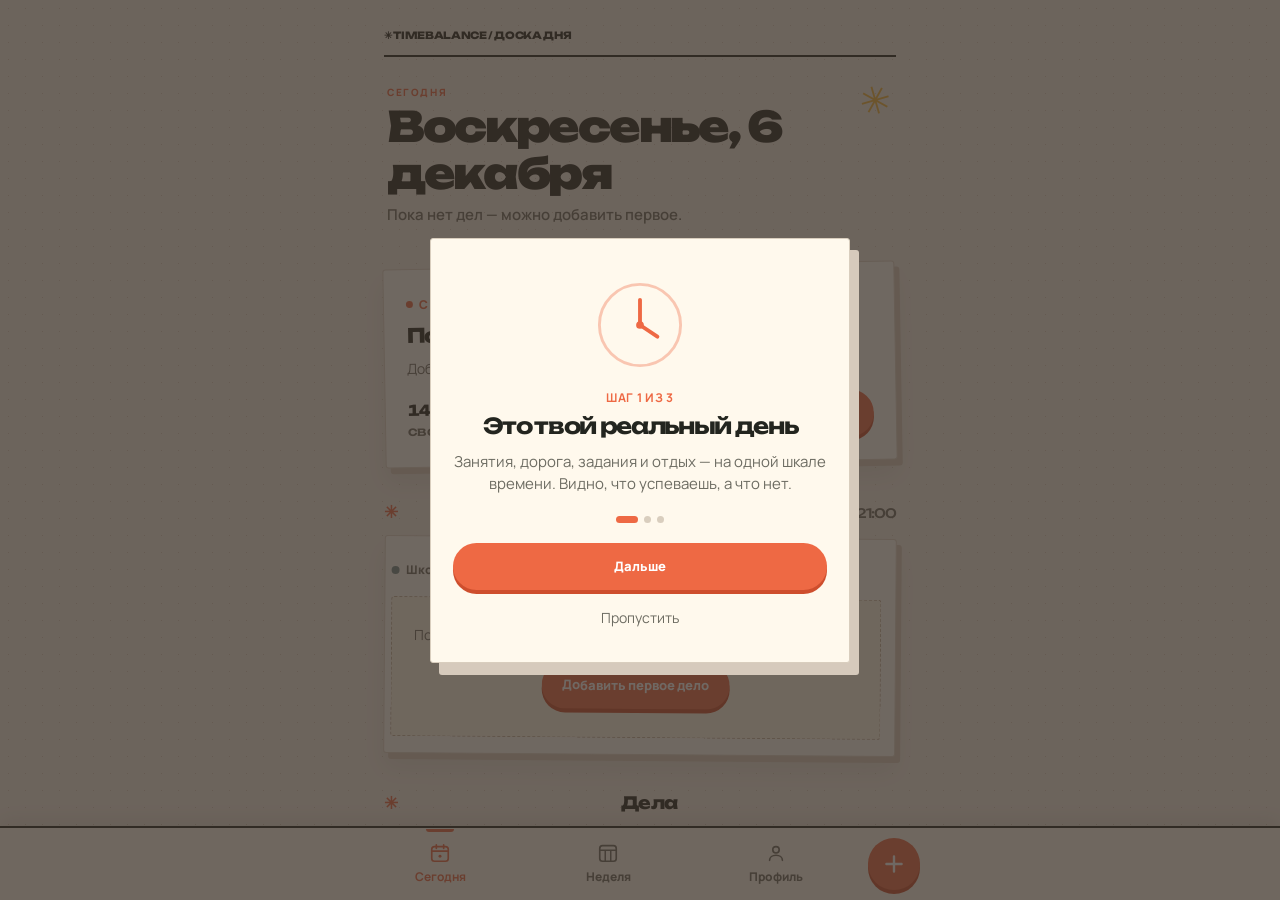
==== miniapp/src/index.html @ 31b0dd46 "Киллер-фичи: чистка протухших заданий, напоминание когда вставать, калькулятор «а если добавить»" ====
﻿<!DOCTYPE html>
<html lang="ru" data-theme="auto">
<head>
<meta charset="UTF-8">
<meta name="viewport" content="width=device-width, initial-scale=1.0, viewport-fit=cover">
<meta name="theme-color" content="#f5f0e7">
<title>TimeBalance</title>
<link rel="preconnect" href="https://fonts.googleapis.com">
<link rel="preconnect" href="https://fonts.gstatic.com" crossorigin>
<link href="https://fonts.googleapis.com/css2?family=Manrope:wght@400;500;600;700;800&family=Unbounded:wght@500;600;700;800;900&display=swap" rel="stylesheet">
<link rel="stylesheet" href="styles.css">
</head>
<body>

<div class="app">

  <!-- ================= СЕГОДНЯ ================= -->
  <section id="screen-today">
    <header class="screen-head">
      <p class="screen-kicker" id="todayKicker">Сегодня</p>
      <h1 id="todayDate">—</h1>
      <p class="screen-sub" id="todayGreeting">Соберём день так, чтобы всё поместилось.</p>
    </header>

    <div class="stack">
      <article class="card now-card" id="nowCard" aria-live="polite"></article>
      <article class="conflict-card" id="conflictCard" hidden></article>
    </div>

    <h2 class="section-title">Шкала дня <span id="timelineRange"></span></h2>
    <div class="card timeline-card">
      <ul class="legend" aria-hidden="true">
        <li><i class="dot" style="background:var(--school)"></i>Школа</li>
        <li><i class="dot" style="background:var(--extra)"></i>Кружки</li>
        <li><i class="dot" style="background:var(--task)"></i>Задания</li>
        <li><i class="dot" style="background:var(--rest)"></i>Отдых</li>
        <li><i class="dot" style="background:var(--travel)"></i>Дорога</li>
      </ul>
      <div class="timeline" id="timeline" role="list" aria-label="Расписание дня"></div>
    </div>

    <h2 class="section-title">Дела <span id="taskCount"></span></h2>
    <div class="list" id="taskList"></div>

    <h2 class="section-title">Занятия <span id="eventCount"></span></h2>
    <div class="list" id="eventList"></div>

    <h2 class="section-title">Итог дня</h2>
    <dl class="summary" id="summary"></dl>
  </section>

  <!-- ================= НЕДЕЛЯ ================= -->
  <section id="screen-week" hidden>
    <header class="screen-head">
      <p class="screen-kicker">7 дней</p>
      <h1>Неделя</h1>
      <p class="screen-sub">Где нагрузка выше и сколько времени остаётся.</p>
    </header>
    <div class="week-list" id="weekList"></div>

    <div class="card calc">
      <h3 class="calc-title">Калькулятор: а если добавить?</h3>
      <p class="hint">Выбери дни и время — покажем, что встанет на это окно и что придётся сдвинуть.</p>
      <div class="weekday-chips" id="calcChips" role="group" aria-label="Дни калькулятора"></div>
      <div class="calc-times">
        <label class="field-label" for="calcFrom">С
          <input class="input" type="time" id="calcFrom" value="16:00">
        </label>
        <label class="field-label" for="calcTo">По
          <input class="input" type="time" id="calcTo" value="17:30">
        </label>
      </div>
      <button class="btn btn-primary btn-block" type="button" id="calcRun">Что придётся сдвинуть?</button>
      <div class="calc-result" id="calcResult" hidden></div>
    </div>
  </section>

  <!-- ================= ПЛАН Б ================= -->
  <section id="screen-planb" hidden>
    <button class="back-btn" id="planbBack" type="button">
      <svg width="18" height="18" viewBox="0 0 24 24" fill="none" aria-hidden="true">
        <path d="M15 5l-7 7 7 7" stroke="currentColor" stroke-width="2" stroke-linecap="round" stroke-linejoin="round"/>
      </svg>
      Назад к дню
    </button>
    <header class="screen-head">
      <p class="screen-kicker">План Б</p>
      <h1>Как всё успеть</h1>
      <p class="screen-sub">Посмотри последствия до того, как выбрать.</p>
    </header>
    <div class="stack" id="planbBody"></div>
  </section>

  <!-- ================= ПРОФИЛЬ ================= -->
  <section id="screen-profile" hidden>
    <header class="screen-head">
      <p class="screen-kicker">Настройки</p>
      <h1>Профиль</h1>
      <p class="screen-sub">Границы дня и отдых, которые TimeBalance защищает.</p>
    </header>

    <div class="stack">
      <div class="card settings">
        <div class="field">
          <label for="setDayEnd">Учебные дела заканчиваются</label>
          <input class="input" type="time" id="setDayEnd" value="21:00">
          <p class="hint">После этого времени задания не ставятся.</p>
        </div>
        <div class="field">
          <label for="setBreak">Перерыв после школы, минут</label>
          <input class="input" type="number" id="setBreak" min="0" max="180" step="5" inputmode="numeric" value="30">
          <p class="hint">Отдых остаётся на шкале отдельным блоком.</p>
        </div>

        <div class="field">
          <span class="field-label" id="themeLabel">Тема оформления</span>
          <div class="chips" id="themeChips" role="group" aria-labelledby="themeLabel">
            <button class="chip" type="button" data-theme="auto" aria-pressed="true">Как в системе</button>
            <button class="chip" type="button" data-theme="light" aria-pressed="false">Светлая</button>
            <button class="chip" type="button" data-theme="dark" aria-pressed="false">Тёмная</button>
          </div>
        </div>

        <div class="field">
          <span class="field-label" id="layoutLabel">Размер интерфейса</span>
          <div class="chips" id="layoutChips" role="group" aria-labelledby="layoutLabel">
            <button class="chip" type="button" data-layout="mobile" aria-pressed="true">Телефон</button>
            <button class="chip" type="button" data-layout="desktop" aria-pressed="false">ПК</button>
          </div>
          <p class="hint">ПК расширяет интерфейс на весь экран монитора.</p>
        </div>

        <div class="switch-row">
          <label class="field-label" for="setNotify">Уведомления в чате</label>
          <span class="switch">
            <input type="checkbox" id="setNotify" checked>
            <span aria-hidden="true"></span>
          </span>
        </div>
        <button class="btn btn-primary btn-block" id="saveSettings" type="button">Сохранить</button>
      </div>

      <div class="card settings">
        <div class="field">
          <span class="field-label">Данные</span>
          <p class="hint">Сброс удалит добавленные дела и настройки на этом устройстве.</p>
        </div>
        <button class="btn btn-outline btn-block" id="resetData" type="button">Сбросить данные</button>
        <div class="reset-confirm" id="resetConfirm" hidden>
          <p class="reset-confirm-text">Удалить все дела и настройки? Отменить это будет нельзя.</p>
          <div class="reset-confirm-actions">
            <button class="btn btn-danger" id="resetConfirmYes" type="button">Да, сбросить</button>
            <button class="btn btn-outline" id="resetCancel" type="button">Отмена</button>
          </div>
        </div>
      </div>

      <div class="card about">
        TimeBalance — учебный проект. Приложение показывает, помещаются ли дела
        в реальный день, и предлагает безопасные варианты перестройки плана.
      </div>
    </div>
  </section>
</div>

<nav class="bottom-nav" aria-label="Основная навигация">
  <div class="nav-inner">
    <button class="nav-btn" type="button" data-screen="today" aria-current="page">
      <svg viewBox="0 0 24 24" fill="none" aria-hidden="true">
        <rect x="3" y="5" width="18" height="16" rx="3" stroke="currentColor" stroke-width="1.8"/>
        <path d="M3 10h18M8 3v4M16 3v4" stroke="currentColor" stroke-width="1.8" stroke-linecap="round"/>
        <circle cx="12" cy="15.5" r="1.6" fill="currentColor"/>
      </svg>
      Сегодня
    </button>
    <button class="nav-btn" type="button" data-screen="week">
      <svg viewBox="0 0 24 24" fill="none" aria-hidden="true">
        <rect x="3" y="4" width="18" height="17" rx="3" stroke="currentColor" stroke-width="1.8"/>
        <path d="M3 9h18M9 9v12M15 9v12" stroke="currentColor" stroke-width="1.6"/>
      </svg>
      Неделя
    </button>
    <button class="nav-btn" type="button" data-screen="profile">
      <svg viewBox="0 0 24 24" fill="none" aria-hidden="true">
        <circle cx="12" cy="8.5" r="3.5" stroke="currentColor" stroke-width="1.8"/>
        <path d="M5 20c0-3.4 3.1-5.5 7-5.5s7 2.1 7 5.5" stroke="currentColor" stroke-width="1.8" stroke-linecap="round"/>
      </svg>
      Профиль
    </button>
    <button class="nav-add" id="fab" type="button" aria-label="Добавить дело">
      <svg width="26" height="26" viewBox="0 0 24 24" fill="none" aria-hidden="true">
        <path d="M12 5v14M5 12h14" stroke="currentColor" stroke-width="2.2" stroke-linecap="round"/>
      </svg>
    </button>
  </div>
</nav>

<!-- ================= ЛИСТ ДОБАВЛЕНИЯ ================= -->
<div class="sheet-backdrop" id="sheetBackdrop" hidden>
  <div class="sheet" role="dialog" aria-modal="true" aria-labelledby="sheetTitle" id="sheet">
    <div class="sheet-handle" aria-hidden="true"></div>
    <div class="sheet-head">
      <h2 id="sheetTitle">Новое дело</h2>
      <button class="icon-btn" id="sheetClose" type="button" aria-label="Закрыть">×</button>
    </div>

    <div class="seg" role="group" aria-label="Тип дела">
      <button class="seg-btn" id="tabTask" type="button" aria-pressed="true">Задание</button>
      <button class="seg-btn" id="tabEvent" type="button" aria-pressed="false">Занятие</button>
    </div>

    <form id="addForm" novalidate>
      <!-- Задание -->
      <div class="fields" id="fieldsTask">
        <div class="templates" id="taskTemplates" role="group" aria-label="Шаблоны заданий"></div>
        <div class="field">
          <label for="taskTitle">Название</label>
          <input class="input" id="taskTitle" type="text" maxlength="120" autocomplete="off"
                 placeholder="Напр.: алгебра, 12 номеров" aria-describedby="taskTitleErr">
          <p class="field-error" id="taskTitleErr"></p>
        </div>
        <div class="row-2">
          <div class="field">
            <label for="taskDue">Срок</label>
            <input class="input" id="taskDue" type="date" aria-describedby="taskDueErr">
            <p class="field-error" id="taskDueErr"></p>
          </div>
          <div class="field">
            <label for="taskEst">Длительность, мин</label>
            <input class="input" id="taskEst" type="number" min="5" max="480" step="5"
                   inputmode="numeric" value="45" aria-describedby="taskEstErr">
            <p class="field-error" id="taskEstErr"></p>
          </div>
        </div>
        <div class="field">
          <span class="field-label">Приоритет</span>
          <div class="chips" id="priorityChips" role="group" aria-label="Приоритет">
            <button class="chip" type="button" data-priority="normal" aria-pressed="true">Обычный</button>
            <button class="chip" type="button" data-priority="high" aria-pressed="false">Срочно</button>
          </div>
        </div>
        <label class="switch-row" for="taskSplit">
          <span class="field-label">Можно разделить на части</span>
          <span class="switch">
            <input type="checkbox" id="taskSplit" checked>
            <span aria-hidden="true"></span>
          </span>
        </label>
      </div>

      <!-- Занятие -->
      <div class="fields" id="fieldsEvent" hidden>
        <div class="templates" id="eventTemplates" role="group" aria-label="Шаблоны занятий"></div>
        <div class="field">
          <label for="eventTitle">Название</label>
          <input class="input" id="eventTitle" type="text" maxlength="120" autocomplete="off"
                 placeholder="Напр.: кружок по физике" aria-describedby="eventTitleErr">
          <p class="field-error" id="eventTitleErr"></p>
        </div>
        <div class="row-2">
          <div class="field">
            <label for="eventStart">Начало</label>
            <input class="input" id="eventStart" type="time" value="16:00" aria-describedby="eventTimeErr">
          </div>
          <div class="field">
            <label for="eventEnd">Конец</label>
            <input class="input" id="eventEnd" type="time" value="17:30">
          </div>
        </div>
        <p class="field-error" id="eventTimeErr"></p>
        <div class="field">
          <label for="eventCategory">Категория</label>
          <select class="input" id="eventCategory">
            <option value="extra">Кружок или секция</option>
            <option value="school">Школа</option>
            <option value="personal">Личное</option>
          </select>
        </div>
        <div class="field">
          <span class="field-label" id="weekdayLabel">Дни недели</span>
          <div class="weekday-chips" id="weekdayChips" role="group" aria-labelledby="weekdayLabel"></div>
          <p class="field-error" id="weekdayErr"></p>
          <p class="hint">Отметь все дни, когда это занятие повторяется.</p>
        </div>
        <div class="row-2">
          <div class="field">
            <label for="eventTravel">Дорога туда, мин</label>
            <input class="input" id="eventTravel" type="number" min="0" max="240" step="5"
                   inputmode="numeric" value="0">
          </div>
          <div class="field">
            <label for="eventTravelAfter">Дорога обратно, мин</label>
            <input class="input" id="eventTravelAfter" type="number" min="0" max="240" step="5"
                   inputmode="numeric" value="0">
          </div>
        </div>
        <label class="switch-row" for="eventMovable">
          <span class="field-label">Можно перенести</span>
          <span class="switch">
            <input type="checkbox" id="eventMovable">
            <span aria-hidden="true"></span>
          </span>
        </label>
      </div>

      <div class="form-foot">
        <button class="btn btn-primary btn-block" type="submit" id="saveDeal">Сохранить</button>
        <button class="btn btn-outline btn-block" type="button" id="deleteDeal" hidden>Удалить</button>
        <p class="form-note" id="formNote">Три поля — и дело появится на шкале.</p>
      </div>
    </form>
  </div>
</div>

<!-- ================= ОНБОРДИНГ ================= -->
<div class="onboarding" id="onboarding" hidden>
  <div class="onboarding-card" role="dialog" aria-modal="true" aria-labelledby="onboardingTitle">
    <div class="onboarding-art" id="onboardingArt" aria-hidden="true"></div>
    <p class="onboarding-step" id="onboardingStep">Шаг 1 из 3</p>
    <h2 id="onboardingTitle">Это твой реальный день</h2>
    <p class="onboarding-text" id="onboardingText">
      Занятия, дорога, задания и отдых — на одной шкале времени.
    </p>
    <div class="onboarding-dots" id="onboardingDots" aria-hidden="true"></div>
    <button class="btn btn-primary btn-block" id="onboardingNext" type="button">Дальше</button>
    <button class="onboarding-skip" id="onboardingSkip" type="button">Пропустить</button>
  </div>
</div>

<div class="toast" id="toast" role="status" aria-live="polite"></div>

<script src="https://st.max.ru/js/max-web-app.js"></script>
<script src="app.js" defer></script>
</body>
</html>
---- miniapp/src/styles.css ----
:root {
    --canvas: #F7F8F6;
    --surface: #FFFFFF;
    --ink: #1E2725;
    --muted: #64716D;
    --line: #E3E9E5;
    --primary: #326B5C;
    --primary-soft: #E5F3ED;
    --school: #3C6F9A;
    --extra: #7A60A8;
    --task: #B67535;
    --rest: #5C8A72;
    --travel: #77848C;
    --danger: #AD493C;
    --danger-soft: #FCEDE9;
    --danger-line: #F0D3CC;

    /* производные оттенки — отдельными токенами, чтобы тёмная тема
       переопределяла их в одном месте, а не по всем правилам */
    --primary-hover: #2A5A4D;
    --primary-soft-hover: #D8ECE3;
    --danger-hover: #973E33;
    --surface-hover: #F2F5F3;
    --bar-bg: #EDF1EF;
    --seg-bg: #F1F4F2;
    --input-line: #CDD8D3;
    --switch-off: #CBD6D1;
    --free-line: #C9D5CF;
    --travel-a: #E9EEEC;
    --travel-b: #DCE5E1;
    --travel-ink: #33403C;
    --check-line: #C9D5CF;
    --overlay: rgba(30, 39, 37, 0.45);
    --ring: rgba(50, 107, 92, 0.35);
    --ring-soft: rgba(50, 107, 92, 0.15);
    --shadow-primary: rgba(50, 107, 92, 0.26);

    /* текст на цветных поверхностях и тост */
    --on-primary: #FFFFFF;
    --on-danger: #FFFFFF;
    --toast-bg: #1E2725;
    --toast-ink: #FFFFFF;
    --toast-action: #9FD8C4;

    --radius-card: 16px;
    --radius-btn: 12px;
    --radius-chip: 8px;

    --nav-h: 72px;
    --shadow: 0 1px 2px rgba(30, 39, 37, 0.05);

    /* движение: мягкий выход, без рывка на старте и в конце */
    --ease-out: cubic-bezier(0.22, 1, 0.36, 1);
    --ease-soft: cubic-bezier(0.4, 0, 0.2, 1);
    --ease-spring: cubic-bezier(0.34, 1.32, 0.64, 1);
    --dur-fast: 180ms;
    --dur-base: 260ms;
    --dur-slow: 420ms;
    --theme-fade: 400ms;

    color-scheme: light;
    font-family: Inter, ui-sans-serif, system-ui, "Segoe UI", Roboto, "Helvetica Neue", Arial, sans-serif;
    font-size: 16px;
  }

  * { box-sizing: border-box; }

  html, body {
    margin: 0;
    padding: 0;
    height: 100%;
    background: var(--canvas);
    color: var(--ink);
    -webkit-text-size-adjust: 100%;
    overscroll-behavior-y: none;
  }

  body {
    height: 100vh;
    height: 100dvh;
    overflow: hidden;
    line-height: 1.45;
  }

  [hidden] { display: none !important; }

  button, input, select, textarea { font: inherit; color: inherit; }

  :focus-visible {
    outline: 3px solid var(--ring);
    outline-offset: 2px;
  }

  .app {
    max-width: 560px;
    height: 100vh;
    height: 100dvh;
    margin: 0 auto;
    overflow-x: hidden;
    overflow-y: auto;
    -webkit-overflow-scrolling: touch;
    overscroll-behavior-y: contain;
    padding: 14px 18px calc(var(--nav-h) + 104px);
  }

  html[data-layout="desktop"] .app { max-width: 960px; }

  html[data-layout="desktop"] .bottom-nav {
    left: 50%;
    right: auto;
    width: 100%;
    max-width: 960px;
    transform: translateX(-50%);
  }

  html[data-layout="desktop"] .nav-inner { max-width: 100%; }

  @media (min-width: 768px) {
    .app { padding-left: 24px; padding-right: 24px; }
  }

  /* ---------- Заголовок экрана ---------- */

  .screen-head {
    padding: 20px 0 6px;
  }

  .screen-kicker {
    margin: 0 0 4px;
    font-size: 13px;
    font-weight: 600;
    color: var(--primary);
    letter-spacing: 0.02em;
  }

  h1 {
    margin: 0;
    font-size: 27px;
    line-height: 1.22;
    font-weight: 700;
    letter-spacing: -0.01em;
  }

  .screen-sub {
    margin: 6px 0 0;
    font-size: 15px;
    line-height: 1.5;
    color: var(--muted);
  }

  /* ---------- Карточки ---------- */

  .card {
    background: var(--surface);
    border: 1px solid var(--line);
    border-radius: var(--radius-card);
    box-shadow: var(--shadow);
  }

  .stack { display: grid; gap: 14px; margin-top: 18px; }

  .section-title {
    display: flex;
    align-items: baseline;
    justify-content: space-between;
    gap: 12px;
    margin: 32px 0 12px;
    font-size: 18px;
    font-weight: 600;
  }

  .section-title span {
    font-size: 13px;
    font-weight: 500;
    color: var(--muted);
  }

  /* ---------- Сейчас ---------- */

  .now-card { padding: 20px; }

  .now-label {
    display: flex;
    align-items: center;
    gap: 6px;
    margin: 0 0 10px;
    font-size: 12px;
    font-weight: 700;
    letter-spacing: 0.06em;
    text-transform: uppercase;
    color: var(--primary);
  }

  .now-label::before {
    content: "";
    width: 7px;
    height: 7px;
    border-radius: 50%;
    background: var(--primary);
  }

  .now-title {
    margin: 0;
    font-size: 21px;
    font-weight: 600;
    line-height: 1.32;
    overflow-wrap: anywhere;
  }

  .now-note {
    margin: 8px 0 0;
    font-size: 14px;
    line-height: 1.5;
    color: var(--muted);
  }

  .now-foot {
    display: flex;
    align-items: center;
    justify-content: space-between;
    gap: 16px;
    margin-top: 18px;
  }

  .now-time {
    font-size: 15px;
    font-weight: 600;
    font-variant-numeric: tabular-nums;
  }

  .now-time small {
    display: block;
    font-size: 13px;
    font-weight: 500;
    color: var(--muted);
    font-variant-numeric: normal;
  }

  /* ---------- Кнопки ---------- */

  .btn {
    display: inline-flex;
    align-items: center;
    justify-content: center;
    gap: 8px;
    min-height: 46px;
    padding: 0 20px;
    border: 1px solid transparent;
    border-radius: var(--radius-btn);
    font-size: 15px;
    font-weight: 600;
    text-decoration: none;
    cursor: pointer;
    background: var(--surface);
    transition: background-color var(--dur-fast) var(--ease-soft), border-color var(--dur-fast) var(--ease-soft), box-shadow var(--dur-fast) var(--ease-soft);
  }

  .btn-primary { background: var(--primary); color: var(--on-primary); }
  .btn-primary:hover { background: var(--primary-hover); }
  .btn-soft { background: var(--primary-soft); color: var(--primary); }
  .btn-soft:hover { background: var(--primary-soft-hover); }
  .btn-danger { background: var(--danger); color: var(--on-danger); }
  .btn-danger:hover { background: var(--danger-hover); }
  .btn-outline { background: var(--surface); border-color: var(--line); color: var(--ink); }
  .btn-outline:hover { background: var(--surface-hover); }
  .btn-block { width: 100%; }

  /* ---------- Конфликт ---------- */

  .conflict-card {
    padding: 18px;
    background: var(--danger-soft);
    border: 1px solid var(--danger-line);
    border-radius: var(--radius-card);
  }

  .conflict-title {
    display: flex;
    align-items: center;
    gap: 8px;
    margin: 0;
    font-size: 18px;
    font-weight: 700;
    color: var(--danger);
    line-height: 1.3;
  }

  .conflict-title svg { flex: none; }

  .conflict-text {
    margin: 8px 0 0;
    font-size: 14px;
    line-height: 1.5;
    color: var(--ink);
  }

  .conflict-card .btn { margin-top: 16px; }

  /* ---------- Шкала дня ---------- */

  .timeline-card { padding: 18px 14px 16px 6px; }

  .legend {
    display: flex;
    flex-wrap: wrap;
    gap: 8px 16px;
    margin: 0 0 18px;
    padding: 0;
    list-style: none;
    font-size: 12px;
    color: var(--muted);
  }

  .legend li { display: inline-flex; align-items: center; gap: 6px; }

  .dot {
    width: 8px;
    height: 8px;
    border-radius: 50%;
    flex: none;
  }

  .timeline {
    position: relative;
    margin-left: 40px;
  }

  .hour {
    position: absolute;
    left: 0;
    right: 0;
    border-top: 1px solid var(--line);
    pointer-events: none;
  }

  .hour-label {
    position: absolute;
    left: -40px;
    top: -8px;
    width: 32px;
    text-align: right;
    font-size: 12px;
    color: var(--muted);
    font-variant-numeric: tabular-nums;
    background: var(--surface);
    padding: 1px 0;
  }

  .now-line {
    position: absolute;
    left: -6px;
    right: 0;
    border-top: 2px solid var(--danger);
    z-index: 3;
    pointer-events: none;
  }

  .now-line::before {
    content: "";
    position: absolute;
    left: -4px;
    top: -5px;
    width: 8px;
    height: 8px;
    border-radius: 50%;
    background: var(--danger);
  }

  .blk {
    position: absolute;
    left: 0;
    right: 0;
    display: flex;
    flex-direction: column;
    justify-content: center;
    gap: 2px;
    padding: 8px 12px;
    border-radius: 12px;
    overflow: hidden;
    color: #fff;
    font-size: 13px;
    line-height: 1.3;
    z-index: 2;
  }

  .blk-title {
    font-weight: 600;
    overflow: hidden;
    text-overflow: ellipsis;
    white-space: nowrap;
  }

  .blk-meta {
    font-size: 11px;
    opacity: 0.9;
    font-variant-numeric: tabular-nums;
    overflow: hidden;
    text-overflow: ellipsis;
    white-space: nowrap;
  }

  .blk--compact {
    padding: 0 10px;
    font-size: 12px;
    line-height: 1.3;
  }

  .blk--tiny {
    padding: 0;
    border-radius: 6px;
  }

  .blk--tiny .blk-title { display: none; }

  .blk--school { background: var(--school); }
  .blk--extra { background: var(--extra); }
  .blk--personal { background: var(--travel); }
  .blk--task { background: var(--task); }
  .blk--rest { background: var(--rest); }
  .blk--travel {
    color: var(--travel-ink);
    background: repeating-linear-gradient(135deg, var(--travel-a) 0 8px, var(--travel-b) 8px 16px);
  }
  .blk--free {
    background: transparent;
    border: 1px dashed var(--free-line);
    color: var(--muted);
    z-index: 1;
    align-items: flex-start;
    justify-content: center;
    padding: 4px 10px;
  }

  .blk--free .blk-title { font-weight: 500; font-size: 12px; }

  .blk.is-active { box-shadow: 0 0 0 3px var(--ring); }

  /* ---------- Итог дня ---------- */

  .summary {
    display: grid;
    gap: 0;
    padding: 4px 18px;
    background: var(--surface);
    border: 1px solid var(--line);
    border-radius: var(--radius-card);
    box-shadow: var(--shadow);
  }

  .sum-card {
    display: flex;
    align-items: baseline;
    justify-content: space-between;
    gap: 16px;
    padding: 14px 0;
    border-top: 1px solid var(--line);
  }

  .sum-card:first-child { border-top: 0; }

  .sum-card dt {
    margin: 0;
    font-size: 14px;
    color: var(--muted);
  }

  .sum-card dd {
    margin: 0;
    font-size: 17px;
    font-weight: 600;
    font-variant-numeric: tabular-nums;
    line-height: 1.3;
    text-align: right;
  }

  .sum-card dd small {
    display: block;
    margin-top: 2px;
    font-size: 12px;
    font-weight: 500;
    color: var(--muted);
  }

  @media (max-width: 359px) {
    .sum-card { gap: 10px; }
    .sum-card dd { font-size: 16px; }
  }

  /* ---------- Неделя ---------- */

  .week-list { display: grid; gap: 10px; margin-top: 18px; }

  .week-row {
    display: block;
    width: 100%;
    text-align: left;
    padding: 16px;
    background: var(--surface);
    border: 1px solid var(--line);
    border-radius: 16px;
    box-shadow: var(--shadow);
    cursor: pointer;
    transition: background-color var(--dur-fast) var(--ease-soft);
  }

  .week-row:hover { background: var(--surface-hover); }

  .week-top {
    display: flex;
    align-items: center;
    flex-wrap: wrap;
    gap: 6px 10px;
  }

  .week-day {
    font-size: 15px;
    font-weight: 600;
  }

  .week-date {
    font-size: 13px;
    color: var(--muted);
    font-variant-numeric: tabular-nums;
  }

  .badge {
    margin-left: auto;
    display: inline-flex;
    align-items: center;
    gap: 5px;
    padding: 3px 8px;
    border-radius: 999px;
    font-size: 12px;
    font-weight: 600;
    background: var(--danger-soft);
    color: var(--danger);
  }

  .badge--ok {
    background: var(--primary-soft);
    color: var(--primary);
  }

  .week-bar {
    position: relative;
    height: 6px;
    margin: 12px 0 10px;
    border-radius: 999px;
    background: var(--bar-bg);
    overflow: hidden;
  }

  .week-bar i {
    position: absolute;
    inset: 0 auto 0 0;
    display: block;
    border-radius: 999px;
    background: var(--primary);
    transition: width var(--dur-slow) var(--ease-out), background-color 280ms var(--ease-soft);
  }

  .week-bar i.is-over { background: var(--danger); }

  .week-meta {
    display: flex;
    gap: 14px;
    font-size: 13px;
    color: var(--muted);
    font-variant-numeric: tabular-nums;
  }

  .today-mark {
    font-size: 12px;
    font-weight: 600;
    color: var(--primary);
    background: var(--primary-soft);
    border-radius: 999px;
    padding: 2px 8px;
  }

  /* ---------- Калькулятор «а если добавить?» ---------- */

  .card.calc {
    display: grid;
    gap: 12px;
    margin-top: 18px;
    padding: 16px;
    background: var(--surface);
    border: 1px solid var(--line);
    border-radius: 16px;
    box-shadow: var(--shadow);
  }

  .calc-title { font-size: 16px; font-weight: 700; }

  .card.calc .hint {
    margin: 0;
    font-size: 13px;
    line-height: 1.45;
    color: var(--muted);
  }

  .calc-times {
    display: flex;
    gap: 10px;
  }

  .calc-times label {
    flex: 1;
    display: grid;
    gap: 6px;
    font-size: 13px;
    font-weight: 600;
    color: var(--muted);
  }

  .calc-result {
    display: grid;
    gap: 10px;
    padding-top: 4px;
    border-top: 1px solid var(--line);
  }

  .calc-verdict {
    margin: 0;
    font-size: 14px;
    font-weight: 600;
  }

  .calc-ok {
    margin: 0;
    font-size: 14px;
    color: var(--primary);
    font-weight: 600;
  }

  .calc-day {
    display: grid;
    gap: 6px;
    padding: 12px;
    background: var(--bg, #F7F9F8);
    border: 1px solid var(--line);
    border-radius: 12px;
  }

  .calc-day-name { margin: 0; font-size: 14px; font-weight: 700; }

  .calc-list {
    margin: 0;
    padding-left: 18px;
    display: grid;
    gap: 4px;
    font-size: 13px;
    color: var(--muted);
  }

  .calc-note { margin: 0; font-size: 13px; color: var(--muted); }

  /* ---------- План Б ---------- */

  .back-btn {
    display: inline-flex;
    align-items: center;
    gap: 6px;
    min-height: 44px;
    margin-left: -8px;
    padding: 0 8px;
    background: none;
    border: 0;
    color: var(--primary);
    font-size: 15px;
    font-weight: 600;
    cursor: pointer;
  }

  .fact {
    padding: 18px;
    background: var(--danger-soft);
    border: 1px solid var(--danger-line);
    border-radius: var(--radius-card);
  }

  .fact p { margin: 0; }
  .fact .fact-title { font-size: 18px; font-weight: 700; color: var(--danger); }
  .fact .fact-text { margin-top: 8px; font-size: 14px; line-height: 1.5; }

  .alt {
    padding: 18px;
  }

  .alt h3 {
    margin: 0;
    font-size: 17px;
    font-weight: 600;
    line-height: 1.4;
  }

  .alt-changes {
    margin: 10px 0 0;
    padding: 0;
    list-style: none;
    display: grid;
    gap: 6px;
    font-size: 14px;
    line-height: 1.45;
    color: var(--muted);
  }

  .alt-changes li { display: flex; gap: 8px; }
  .alt-changes li::before { content: "—"; color: var(--line); }

  .cmp {
    display: grid;
    gap: 8px;
    margin: 18px 0 4px;
    font-size: 12px;
    color: var(--muted);
  }

  .cmp-row { display: grid; grid-template-columns: 82px 1fr 52px; align-items: center; gap: 8px; }

  .cmp-bar {
    height: 8px;
    border-radius: 999px;
    background: var(--bar-bg);
    overflow: hidden;
  }

  .cmp-bar i {
    display: block;
    height: 100%;
    border-radius: 999px;
    background: var(--danger);
    transition: width var(--dur-slow) var(--ease-out), background-color 280ms var(--ease-soft);
  }

  .cmp-bar i.after { background: var(--primary); }

  .cmp-val { text-align: right; font-variant-numeric: tabular-nums; }

  .risk-line {
    margin: 12px 0 0;
    font-size: 13px;
    line-height: 1.45;
  }

  .risk-line strong { font-weight: 600; }

  .alt .btn { margin-top: 18px; }

  .alt-note {
    margin: 8px 0 0;
    font-size: 13px;
    color: var(--muted);
  }

  /* ---------- Профиль ---------- */

  .settings { padding: 18px; display: grid; gap: 18px; }

  .field { display: grid; gap: 7px; }

  .field > label,
  .field-label {
    font-size: 14px;
    font-weight: 600;
  }

  .field .hint {
    margin: 0;
    font-size: 12px;
    line-height: 1.45;
    color: var(--muted);
  }

  .input {
    width: 100%;
    min-height: 44px;
    padding: 10px 12px;
    background: var(--surface);
    border: 1px solid var(--input-line);
    border-radius: 10px;
    font-size: 15px;
  }

  .input:focus { border-color: var(--primary); outline: none; box-shadow: 0 0 0 3px var(--ring-soft); }

  .row-2 { display: grid; grid-template-columns: 1fr 1fr; gap: 10px; }

  .switch-row {
    display: flex;
    align-items: center;
    justify-content: space-between;
    gap: 12px;
    min-height: 44px;
  }

  .switch { position: relative; width: 46px; height: 28px; flex: none; }
  .switch input { position: absolute; inset: 0; opacity: 0; margin: 0; cursor: pointer; }
  .switch span {
    position: absolute;
    inset: 0;
    border-radius: 999px;
    background: var(--switch-off);
    transition: background-color 220ms var(--ease-soft);
  }
  .switch span::after {
    content: "";
    position: absolute;
    top: 3px;
    left: 3px;
    width: 22px;
    height: 22px;
    border-radius: 50%;
    background: #fff;
    transition: transform 220ms var(--ease-spring);
  }
  .switch input:checked + span { background: var(--primary); }
  .switch input:checked + span::after { transform: translateX(18px); }
  .switch input:focus-visible + span { outline: 3px solid var(--ring); outline-offset: 2px; }

  .field-error {
    margin: 0;
    font-size: 12px;
    color: var(--danger);
    min-height: 0;
  }

  .field-error:empty { display: none; }

  .input[aria-invalid="true"] { border-color: var(--danger); }

  .about {
    padding: 18px;
    font-size: 13px;
    line-height: 1.55;
    color: var(--muted);
  }

  /* ---------- Подтверждение сброса ---------- */

  .reset-confirm {
    display: grid;
    gap: 12px;
    padding: 14px;
    background: var(--danger-soft);
    border: 1px solid var(--danger-line);
    border-radius: 12px;
  }

  .reset-confirm-text {
    margin: 0;
    font-size: 14px;
    line-height: 1.5;
    color: var(--ink);
  }

  .reset-confirm-actions {
    display: grid;
    grid-template-columns: 1fr 1fr;
    gap: 8px;
  }

  .reset-confirm-actions .btn { padding: 0 12px; }

  /* ---------- Нижняя навигация ---------- */

  .bottom-nav {
    position: fixed;
    left: 0;
    right: 0;
    bottom: 0;
    z-index: 20;
    display: flex;
    justify-content: center;
    gap: 4px;
    background: var(--surface);
    border-top: 1px solid var(--line);
    padding: 8px 10px calc(8px + env(safe-area-inset-bottom));
    max-width: 100%;
  }

  .nav-inner {
    display: flex;
    width: 100%;
    max-width: 560px;
    gap: 8px;
  }

  .nav-btn {
    position: relative;
    flex: 1;
    display: flex;
    flex-direction: column;
    align-items: center;
    justify-content: center;
    gap: 4px;
    min-height: 56px;
    padding: 4px;
    border: 0;
    border-radius: 12px;
    background: none;
    color: var(--muted);
    font-size: 12px;
    font-weight: 500;
    cursor: pointer;
  }

  .nav-btn svg { width: 22px; height: 22px; }

  .nav-btn[aria-current="page"] { color: var(--primary); font-weight: 700; }

  .nav-btn[aria-current="page"]::before {
    content: "";
    position: absolute;
    top: -7px;
    width: 28px;
    height: 3px;
    border-radius: 0 0 3px 3px;
    background: var(--primary);
  }

  /* ---------- Кнопка «Добавить» ---------- */

  .nav-add {
    flex: none;
    align-self: center;
    display: flex;
    align-items: center;
    justify-content: center;
    width: 52px;
    height: 52px;
    margin-left: 4px;
    border: 0;
    border-radius: 50%;
    background: var(--primary);
    color: var(--on-primary);
    box-shadow: 0 4px 12px var(--shadow-primary);
    cursor: pointer;
  }

  .nav-add:hover { background: var(--primary-hover); }

  /* ---------- Нижний лист ---------- */

  .sheet-backdrop {
    position: fixed;
    inset: 0;
    z-index: 40;
    display: flex;
    align-items: flex-end;
    justify-content: center;
    background: var(--overlay);
  }

  .sheet {
    width: 100%;
    max-width: 560px;
    max-height: 90dvh;
    overflow-y: auto;
    padding: 12px 20px calc(24px + env(safe-area-inset-bottom));
    background: var(--surface);
    border-radius: 22px 22px 0 0;
    animation: sheet-in 340ms var(--ease-out);
  }

  @keyframes sheet-in {
    from { transform: translateY(28px); opacity: 0.7; }
    to { transform: translateY(0); opacity: 1; }
  }

  @media (prefers-reduced-motion: reduce) {
    .sheet { animation: none; }
    * { transition-duration: 0.01ms !important; animation-duration: 0.01ms !important; }
  }

  .sheet-handle {
    width: 36px;
    height: 4px;
    margin: 2px auto 10px;
    border-radius: 999px;
    background: var(--line);
  }

  .sheet-head {
    display: flex;
    align-items: center;
    justify-content: space-between;
    gap: 12px;
  }

  .sheet-head h2 { margin: 0; font-size: 20px; font-weight: 700; }

  .icon-btn {
    display: flex;
    align-items: center;
    justify-content: center;
    width: 44px;
    height: 44px;
    margin-right: -8px;
    border: 0;
    border-radius: 50%;
    background: none;
    color: var(--muted);
    font-size: 22px;
    cursor: pointer;
  }

  .seg {
    display: grid;
    grid-template-columns: 1fr 1fr;
    gap: 4px;
    margin: 16px 0 20px;
    padding: 4px;
    background: var(--seg-bg);
    border-radius: 12px;
  }

  .seg-btn {
    min-height: 40px;
    border: 0;
    border-radius: 9px;
    background: transparent;
    color: var(--muted);
    font-size: 14px;
    font-weight: 600;
    cursor: pointer;
  }

  .seg-btn[aria-pressed="true"] {
    background: var(--surface);
    color: var(--ink);
    box-shadow: 0 1px 2px rgba(30, 39, 37, 0.08);
  }

  .fields { display: grid; gap: 16px; }

  .chips { display: flex; flex-wrap: wrap; gap: 8px; }

  .chip {
    min-height: 38px;
    padding: 0 14px;
    border: 1px solid var(--input-line);
    border-radius: var(--radius-chip);
    background: var(--surface);
    font-size: 13px;
    font-weight: 500;
    cursor: pointer;
  }

  .chip[aria-pressed="true"] {
    border-color: var(--primary);
    background: var(--primary-soft);
    color: var(--primary);
    font-weight: 600;
  }

  .form-foot {
    margin-top: 22px;
    display: grid;
    gap: 12px;
  }

  .form-note {
    margin: 0;
    font-size: 12px;
    color: var(--muted);
  }

  /* ---------- Тост ---------- */

  .toast {
    position: fixed;
    left: 50%;
    bottom: calc(var(--nav-h) + 84px + env(safe-area-inset-bottom));
    z-index: 60;
    transform: translate(-50%, 8px);
    max-width: min(92vw, 480px);
    padding: 12px 16px;
    border-radius: 12px;
    background: var(--toast-bg);
    color: var(--toast-ink);
    font-size: 14px;
    line-height: 1.35;
    box-shadow: 0 8px 24px rgba(30, 39, 37, 0.24);
    opacity: 0;
    pointer-events: none;
    transition: opacity 240ms var(--ease-soft), transform 260ms var(--ease-out);
  }

  .toast.is-visible { opacity: 1; transform: translate(-50%, 0); }

  /* ---------- Пустое состояние ---------- */

  .empty {
    padding: 28px 16px;
    text-align: center;
    color: var(--muted);
    font-size: 14px;
  }

  .empty p { margin: 0 0 14px; }

/* ---------- Ошибка загрузки ---------- */

.load-error {
  position: fixed;
  left: 12px;
  right: 12px;
  bottom: calc(var(--nav-h) + 16px + env(safe-area-inset-bottom));
  z-index: 80;
  display: flex;
  align-items: center;
  justify-content: space-between;
  gap: 12px;
  padding: 14px 16px;
  background: var(--danger-soft);
  border: 1px solid var(--danger-line);
  border-radius: 14px;
  color: var(--ink);
  font-size: 14px;
  box-shadow: 0 8px 24px rgba(30, 39, 37, 0.16);
}

.load-error p { margin: 0; }

.load-error button {
  flex: none;
  min-height: 40px;
  padding: 0 14px;
  border: 0;
  border-radius: 10px;
  background: var(--danger);
  color: var(--on-danger);
  font-size: 14px;
  font-weight: 600;
  cursor: pointer;
}

.noscript {
  margin: 24px 16px;
  padding: 16px;
  background: var(--danger-soft);
  border: 1px solid var(--danger-line);
  border-radius: 14px;
  font-size: 14px;
}

/* ============================================================
   ТЁМНАЯ ТЕМА
   Значения переопределяются одним блоком, компоненты остаются
   теми же — они используют только токены.
   ============================================================ */

:root[data-theme="dark"] {
  --canvas: #12181A;
  --surface: #1A2225;
  --ink: #E8EDEB;
  --muted: #9BA8A4;
  --line: #2A3438;
  --primary: #6FB99E;
  --primary-soft: #1C2C28;
  --school: #4A7BA6;
  --extra: #7E66AC;
  --task: #AC7A3E;
  --rest: #54876B;
  --travel: #8E9BA2;
  --danger: #D9736A;
  --danger-soft: #2C1E1C;
  --danger-line: #4A2E2B;

  --primary-hover: #7FC8AD;
  --primary-soft-hover: #22352F;
  --danger-hover: #E5847B;
  --surface-hover: #212B2F;
  --bar-bg: #232D31;
  --seg-bg: #161E21;
  --input-line: #33403F;
  --switch-off: #3A4644;
  --free-line: #33403C;
  --travel-a: #232D31;
  --travel-b: #1B2427;
  --travel-ink: #C7D3CF;
  --check-line: #3A4644;
  --overlay: rgba(0, 0, 0, 0.62);
  --ring: rgba(111, 185, 158, 0.5);
  --ring-soft: rgba(111, 185, 158, 0.22);
  --shadow-primary: rgba(0, 0, 0, 0.45);

  --on-primary: #0E1A16;
  --on-danger: #1A0F0E;
  --toast-bg: #E8EDEB;
  --toast-ink: #12181A;
  --toast-action: #2A6B55;

  --shadow: 0 1px 2px rgba(0, 0, 0, 0.45);
  color-scheme: dark;
}

/* Тема «как в системе»: те же значения, когда система тёмная */
@media (prefers-color-scheme: dark) {
  :root[data-theme="auto"] {
    --canvas: #12181A;
    --surface: #1A2225;
    --ink: #E8EDEB;
    --muted: #9BA8A4;
    --line: #2A3438;
    --primary: #6FB99E;
    --primary-soft: #1C2C28;
    --school: #4A7BA6;
    --extra: #7E66AC;
    --task: #AC7A3E;
    --rest: #54876B;
    --travel: #8E9BA2;
    --danger: #D9736A;
    --danger-soft: #2C1E1C;
    --danger-line: #4A2E2B;

    --primary-hover: #7FC8AD;
    --primary-soft-hover: #22352F;
    --danger-hover: #E5847B;
    --surface-hover: #212B2F;
    --bar-bg: #232D31;
    --seg-bg: #161E21;
    --input-line: #33403F;
    --switch-off: #3A4644;
    --free-line: #33403C;
    --travel-a: #232D31;
    --travel-b: #1B2427;
    --travel-ink: #C7D3CF;
    --check-line: #3A4644;
    --overlay: rgba(0, 0, 0, 0.62);
    --ring: rgba(111, 185, 158, 0.5);
    --ring-soft: rgba(111, 185, 158, 0.22);
    --shadow-primary: rgba(0, 0, 0, 0.45);

    --on-primary: #0E1A16;
    --on-danger: #1A0F0E;
    --toast-bg: #E8EDEB;
    --toast-ink: #12181A;
    --toast-action: #2A6B55;

    --shadow: 0 1px 2px rgba(0, 0, 0, 0.45);
    color-scheme: dark;
  }
}

/* ============================================================
   СПИСКИ ДЕЛ И ЗАНЯТИЙ
   ============================================================ */

.list { display: grid; gap: 8px; }

.row-item {
  display: flex;
  align-items: center;
  gap: 12px;
  padding: 10px 10px 10px 14px;
  background: var(--surface);
  border: 1px solid var(--line);
  border-radius: 14px;
  box-shadow: var(--shadow);
  animation: row-in var(--dur-slow) var(--ease-out) both;
}

.row-item.is-done { opacity: 0.6; }
.row-item.is-done .row-title { text-decoration: line-through; }
.row-item.is-running { border-color: var(--primary); }

.row-main { flex: 1; min-width: 0; }

.row-title {
  margin: 0;
  font-size: 15px;
  font-weight: 600;
  line-height: 1.35;
  overflow-wrap: anywhere;
}

.row-meta {
  margin: 2px 0 0;
  font-size: 12px;
  line-height: 1.4;
  color: var(--muted);
  font-variant-numeric: tabular-nums;
}

.row-actions { display: flex; gap: 2px; flex: none; }

.row-btn {
  display: flex;
  align-items: center;
  justify-content: center;
  width: 40px;
  height: 40px;
  border: 0;
  border-radius: 10px;
  background: none;
  color: var(--muted);
  font-size: 15px;
  line-height: 1;
  cursor: pointer;
  transition: background-color 180ms var(--ease-soft), color 180ms var(--ease-soft);
}

.row-btn:hover { background: var(--surface-hover); color: var(--ink); }
.row-btn--danger:hover { background: var(--danger-soft); color: var(--danger); }
.row-btn--play { color: var(--primary); }
.row-btn--stop { color: var(--danger); }

.check {
  flex: none;
  display: flex;
  align-items: center;
  justify-content: center;
  width: 30px;
  height: 30px;
  border: 2px solid var(--check-line);
  border-radius: 9px;
  background: transparent;
  color: transparent;
  cursor: pointer;
  transition: background-color 160ms ease, border-color 160ms ease, color 160ms ease;
}

.check[aria-pressed="true"] {
  background: var(--primary);
  border-color: var(--primary);
  color: var(--on-primary);
}

.cat-dot {
  flex: none;
  width: 12px;
  height: 12px;
  border-radius: 4px;
}

.cat-dot--school { background: var(--school); }
.cat-dot--extra { background: var(--extra); }
.cat-dot--personal { background: var(--travel); }

/* ============================================================
   ШАБЛОНЫ И ДНИ НЕДЕЛИ
   ============================================================ */

.templates { display: flex; flex-wrap: wrap; gap: 8px; }

.chip--tpl {
  background: var(--primary-soft);
  border-color: transparent;
  color: var(--primary);
}

.weekday-chips { display: flex; flex-wrap: wrap; gap: 6px; }

.day-chip {
  width: 42px;
  height: 42px;
  border: 1px solid var(--input-line);
  border-radius: 12px;
  background: var(--surface);
  color: var(--muted);
  font-size: 13px;
  font-weight: 600;
  cursor: pointer;
  transition: background-color 200ms var(--ease-soft), border-color 200ms var(--ease-soft), color 200ms var(--ease-soft);
}

.day-chip[aria-pressed="true"] {
  background: var(--primary);
  border-color: var(--primary);
  color: var(--on-primary);
}

/* ============================================================
   КАРТОЧКА «СЕЙЧАС»: ТАЙМЕР
   ============================================================ */

.now-actions { display: flex; gap: 8px; flex-wrap: wrap; }
.now-actions .btn { padding: 0 16px; }

.now-foot { flex-wrap: wrap; }

/* ============================================================
   ОНБОРДИНГ
   ============================================================ */

.onboarding {
  position: fixed;
  inset: 0;
  z-index: 70;
  display: flex;
  align-items: center;
  justify-content: center;
  padding: 20px;
  background: var(--canvas);
  animation: fade-in 320ms var(--ease-soft) both;
}

.onboarding-card {
  width: 100%;
  max-width: 420px;
  padding: 28px 22px 22px;
  background: var(--surface);
  border: 1px solid var(--line);
  border-radius: 24px;
  box-shadow: 0 16px 48px rgba(30, 39, 37, 0.18);
  text-align: center;
  animation: card-in 480ms var(--ease-out) both;
}

.onboarding-art {
  width: 116px;
  height: 116px;
  margin: 0 auto 6px;
  color: var(--primary);
  animation: art-in 560ms var(--ease-spring) both;
}

.onboarding-art svg { width: 100%; height: 100%; display: block; }

.onboarding-step {
  margin: 0 0 6px;
  font-size: 12px;
  font-weight: 700;
  letter-spacing: 0.06em;
  text-transform: uppercase;
  color: var(--primary);
}

.onboarding-card h2 {
  margin: 0 0 10px;
  font-size: 22px;
  line-height: 1.28;
}

.onboarding-text {
  margin: 0 0 20px;
  font-size: 15px;
  line-height: 1.5;
  color: var(--muted);
}

.onboarding-dots {
  display: flex;
  justify-content: center;
  gap: 6px;
  margin-bottom: 20px;
}

.onboarding-dots span {
  width: 7px;
  height: 7px;
  border-radius: 999px;
  background: var(--line);
  transition: width 320ms var(--ease-out), background-color 280ms var(--ease-soft);
}

.onboarding-dots span.is-active {
  width: 22px;
  background: var(--primary);
}

.onboarding-skip {
  width: 100%;
  min-height: 42px;
  margin-top: 8px;
  border: 0;
  background: none;
  color: var(--muted);
  font-size: 14px;
  cursor: pointer;
}

/* ============================================================
   ТОСТ С ДЕЙСТВИЕМ
   ============================================================ */

.toast {
  display: flex;
  align-items: center;
  gap: 12px;
}

.toast-action {
  flex: none;
  padding: 0;
  border: 0;
  background: none;
  color: var(--toast-action);
  font-size: 14px;
  font-weight: 700;
  text-decoration: underline;
  cursor: pointer;
}

/* ============================================================
   АНИМАЦИИ
   ============================================================ */

@keyframes screen-in {
  from { opacity: 0; transform: translateY(14px); }
  to { opacity: 1; transform: none; }
}

@keyframes block-in {
  from { opacity: 0; transform: translateX(-10px) scaleY(0.96); }
  to { opacity: 1; transform: none; }
}

@keyframes row-in {
  from { opacity: 0; transform: translateY(10px); }
  to { opacity: 1; transform: none; }
}

@keyframes fade-in {
  from { opacity: 0; }
  to { opacity: 1; }
}

@keyframes card-in {
  from { opacity: 0; transform: translateY(18px) scale(0.985); }
  to { opacity: 1; transform: none; }
}

@keyframes art-in {
  from { opacity: 0; transform: scale(0.9); }
  to { opacity: 1; transform: none; }
}

@keyframes running-pulse {
  0%, 100% { box-shadow: 0 0 0 0 var(--ring); }
  50% { box-shadow: 0 0 0 5px transparent; }
}

/* Плавная смена темы.
   transition включается только на время переключения: постоянный
   transition на всех элементах замедляет прокрутку и гасит анимации. */
html.is-theme-fading,
html.is-theme-fading *,
html.is-theme-fading *::before,
html.is-theme-fading *::after {
  transition-property: background-color, border-color, color, fill, stroke, box-shadow, opacity;
  transition-duration: var(--theme-fade);
  transition-timing-function: var(--ease-soft);
  transition-delay: 0ms !important;
}

.screen-enter { animation: screen-in var(--dur-slow) var(--ease-out) both; }

.blk { animation: block-in var(--dur-slow) var(--ease-out) both; }

.blk.is-running { animation: running-pulse 2s ease-in-out infinite; }

.week-row,
.alt { animation: row-in var(--dur-slow) var(--ease-out) both; }

.btn,
.nav-add,
.day-chip,
.chip,
.row-btn,
.check {
  transition-property: background-color, border-color, color, transform, box-shadow;
  transition-duration: 150ms;
  transition-timing-function: ease;
}

.btn:active,
.nav-add:active,
.day-chip:active,
.chip:active { transform: scale(0.975); }

.row-item:active { transform: scale(0.995); }

.week-row:active { transform: scale(0.99); }

/* Уважение к настройке «уменьшить движение» */
@media (prefers-reduced-motion: reduce) {
  .screen-enter,
  .blk,
  .blk.is-running,
  .row-item,
  .week-row,
  .alt,
  .onboarding,
  .onboarding-card,
  .onboarding-art {
    animation: none !important;
  }

  html.is-theme-fading,
  html.is-theme-fading *,
  html.is-theme-fading *::before,
  html.is-theme-fading *::after {
    transition-duration: 0.01ms !important;
  }
}

/* Pinboard theme, adapted from the visual language of IGOR_legenda. */
:root {
  --canvas: #f5f0e7;
  --surface: #fffdf8;
  --ink: #23251f;
  --muted: #6d6c62;
  --line: #d9cebe;
  --primary: #ee6944;
  --primary-soft: #ffe4d8;
  --school: #748c8b;
  --extra: #ae8cbb;
  --task: #e7aa48;
  --rest: #9caa88;
  --travel: #a8a39b;
  --danger: #b94b37;
  --danger-soft: #ffe6dc;
  --danger-line: #df9b89;
  --radius-card: 3px;
  --radius-btn: 999px;
  --radius-chip: 999px;
  --shadow: 5px 6px 0 #d9cdbd, 0 15px 25px #453a2b17;
  font-family: Manrope, ui-sans-serif, system-ui, sans-serif;
}
html, body { background: var(--canvas); }
body { background-image: radial-gradient(#d9cebe 0.8px, transparent 0.8px); background-size: 17px 17px; }
.app { padding-top: 20px; }
.app::before { content: "✳  TIMEBALANCE  /  ДОСКА ДНЯ"; display: block; padding: 8px 0 12px; border-bottom: 2px solid var(--ink); color: var(--ink); font-family: Unbounded, Manrope, sans-serif; font-size: 10px; font-weight: 800; letter-spacing: -.035em; }
.screen-head { position: relative; padding: 28px 3px 14px; }
.screen-head::after { content: "✳"; position: absolute; right: 5px; top: 23px; color: #f2b83c; font-size: 38px; line-height: 1; transform: rotate(-16deg); }
.screen-kicker { color: var(--primary); font-size: 10px; font-weight: 900; letter-spacing: .16em; text-transform: uppercase; }
h1, .section-title, .now-title, .conflict-title, .fact-title, .alt h3, .sheet-head h2 { font-family: Unbounded, Manrope, sans-serif; letter-spacing: -.055em; }
h1 { max-width: 86%; font-size: clamp(28px, 8vw, 42px); font-weight: 900; line-height: 1.13; }
.screen-sub { max-width: 36ch; color: var(--muted); font-weight: 600; }
.section-title { font-size: 17px; font-weight: 800; margin-top: 36px; }
.section-title::before { content: "✳"; color: var(--primary); margin-right: 5px; }
.card, .summary, .week-row, .conflict-card, .fact { border: 1px solid #e0d7c9; border-radius: 3px; box-shadow: var(--shadow); }
.stack { gap: 20px; }
.now-card { position: relative; margin-top: 7px; padding: 26px 22px 23px; transform: rotate(-1deg); }
.now-card::before, .timeline-card::before, .alt::before, .settings::before { content: ""; position: absolute; width: 78px; height: 25px; left: 50%; top: -13px; transform: translateX(-50%) rotate(3deg); background: #f2bd55b5; clip-path: polygon(4% 0,100% 5%,96% 100%,0 94%); z-index: 4; }
.now-label { color: var(--primary); letter-spacing: .14em; font-weight: 900; }
.now-label::before { background: var(--primary); }
.now-title { font-size: 20px; font-weight: 800; }
.now-time { font-family: Unbounded, Manrope, sans-serif; font-weight: 800; letter-spacing: -.05em; }
.btn { min-height: 47px; border-width: 1.5px; font-size: 13px; font-weight: 900; letter-spacing: -.01em; transition: transform .15s, box-shadow .15s, background-color .15s; }
.btn:hover, .nav-add:hover { transform: translateY(2px); }
.btn-primary { background: var(--primary); box-shadow: 0 4px 0 #ce4e2d; }
.btn-primary:hover { background: #e45d39; box-shadow: 0 2px 0 #ce4e2d; }
.btn-soft { background: #ffcc61; color: var(--ink); box-shadow: 0 4px 0 #dca735; }
.btn-soft:hover { background: #f5c252; }
.btn-outline { border-color: var(--ink); }
.btn-outline:hover { background: #f5eadb; }
.btn-danger { background: var(--danger); box-shadow: 0 4px 0 #923a2c; }
.conflict-card { position: relative; background: #ffe9de; padding: 24px 20px 20px; transform: rotate(1deg); }
.conflict-card::before { content: "!"; display: grid; place-items: center; position: absolute; right: -8px; top: -17px; width: 39px; height: 39px; border-radius: 50%; background: #f2bd45; color: var(--ink); font-family: Unbounded, sans-serif; font-weight: 900; transform: rotate(13deg); }
.conflict-title { font-weight: 800; }
.timeline-card { position: relative; padding-top: 25px; transform: rotate(.45deg); }
.timeline-card::before { background: #f5d9adbd; transform: translateX(-50%) rotate(-4deg); }
.legend { font-weight: 800; }
.blk { border-radius: 3px; box-shadow: 2px 3px 0 #352c2340; font-weight: 700; }
.blk--travel { background: repeating-linear-gradient(135deg,#e7e0d4 0 8px,#d8cfc0 8px 16px); color: var(--ink); }
.blk--free { border: 1.5px dashed #bfb09b; box-shadow: none; }
.summary { transform: rotate(-.5deg); }
.sum-card dt { font-weight: 800; }
.sum-card dd { color: var(--ink); font-family: Unbounded, Manrope, sans-serif; font-weight: 800; }
.week-list { gap: 18px; }
.week-row { position: relative; background: var(--surface); padding: 20px; }
.week-row:nth-child(odd) { transform: rotate(-.6deg); }
.week-row:nth-child(even) { transform: rotate(.6deg); }
.week-row::before { content: ""; position: absolute; width: 15px; height: 15px; top: -8px; left: 50%; border-radius: 50%; border: 3px solid #ffe6a8; background: #efb83e; box-shadow: 0 2px 3px #34281844; }
.week-row:hover { background: #fff8ec; }
.week-day { font-family: Unbounded, Manrope, sans-serif; font-weight: 800; letter-spacing: -.04em; }
.badge { border-radius: 999px; }
.badge--ok { background: #e9ecdf; }
.week-bar { background: #e7ded0; }
.week-bar i { background: #efb83e; }
.fact, .alt { position: relative; background: var(--surface); }
.alt:nth-child(even) { transform: rotate(.6deg); }
.alt:nth-child(odd) { transform: rotate(-.6deg); }
.alt::before { background: #f7c865a8; }
.fact { padding: 22px; background: #fff0dc; }
.fact .fact-title { color: var(--danger); font-weight: 800; }
.settings { position: relative; padding-top: 30px; }
.settings::before { background: #f7dca9bd; }
.input { background: #fffefa; border-color: #cfc3b4; border-radius: 4px; }
.input:focus { border-color: var(--primary); box-shadow: 0 0 0 3px #ee694433; }
.chip, .seg-btn { border-radius: 999px; font-weight: 800; }
.chip[aria-pressed="true"], .seg-btn[aria-pressed="true"] { background: #ffcb62; color: var(--ink); border-color: #e2ac3f; }
.bottom-nav { background: #fffaf0; border-top: 2px solid var(--ink); box-shadow: 0 -5px 20px #5448331e; }
.nav-btn { font-weight: 800; }
.nav-btn[aria-current="page"] { color: var(--primary); }
.nav-add { background: var(--primary); box-shadow: 0 4px 0 #ce4e2d; }
.sheet { background: #f7f0e5; border-radius: 22px 22px 0 0; }
.sheet-head h2 { font-weight: 800; }
.empty { background: #fff9e9; border: 1.5px dashed #c5b59f; border-radius: 3px; }
.toast { background: var(--ink); color: #fffdf8; }
@media (max-width: 380px) { .app { padding-left: 14px; padding-right: 14px; } .now-foot { gap: 8px; } .now-foot .btn { padding-inline: 12px; } h1 { font-size: 29px; } }
@media (prefers-reduced-motion: reduce) { .btn, .nav-add { transition: none; } }

/* Тёмная версия того же бумажного пинборда. */
:root.is-dark {
  --canvas: #24221f;
  --surface: #343029;
  --ink: #f5eee1;
  --muted: #c9bbab;
  --line: #64584b;
  --primary: #f18761;
  --primary-soft: #563b31;
  --school: #719698;
  --extra: #a78ab8;
  --task: #d9a052;
  --rest: #8da47c;
  --travel: #aaa094;
  --danger: #f0947c;
  --danger-soft: #51352f;
  --danger-line: #9b675b;
  --primary-hover: #f49a77;
  --primary-soft-hover: #654538;
  --surface-hover: #433a31;
  --bar-bg: #51483c;
  --seg-bg: #2e2923;
  --input-line: #7a6857;
  --free-line: #91816d;
  --travel-a: #4a443b;
  --travel-b: #3c372f;
  --travel-ink: #f5eee1;
  --toast-bg: #f5eee1;
  --toast-ink: #24221f;
  --toast-action: #9c5539;
  --on-primary: #24221f;
  --on-danger: #24221f;
  --shadow: 5px 6px 0 #171511, 0 15px 25px #0004;
  color-scheme: dark;
}
:root.is-dark body { background-image: radial-gradient(#61574b 0.8px, transparent 0.8px); }
:root.is-dark .card, :root.is-dark .summary, :root.is-dark .week-row,
:root.is-dark .conflict-card, :root.is-dark .fact { border-color: #736454; }
:root.is-dark .conflict-card { background: #51352f; }
:root.is-dark .fact, :root.is-dark .empty { background: #45372c; }
:root.is-dark .bottom-nav { background: #332d26; border-top-color: #f5eee1; }
:root.is-dark .input { background: #3e362e; border-color: #786856; }
:root.is-dark .sheet { background: #342e27; }
:root.is-dark .btn-outline { border-color: #f5eee1; }
:root.is-dark .week-row:hover { background: #453a2e; }
:root.is-dark .blk--travel { background: repeating-linear-gradient(135deg,#514a40 0 8px,#3f3931 8px 16px); color: #f5eee1; }

/* Прикреплённые дела и подсказки продолжают язык светлого пинборда. */
.row-item { position: relative; border-radius: 3px; padding: 16px 12px 14px 16px; animation: none; }
.row-item:nth-child(odd) { transform: rotate(-.35deg); }
.row-item:nth-child(even) { transform: rotate(.35deg); }
.row-item::before { content: ""; position: absolute; width: 12px; height: 12px; top: -7px; left: 50%; border-radius: 50%; background: #f2b83c; border: 2px solid #ffebbe; box-shadow: 0 2px 3px #34281844; }
.row-title { font-family: Unbounded, Manrope, sans-serif; font-size: 13px; font-weight: 700; letter-spacing: -.035em; }
.row-btn { border-radius: 50%; }
.row-btn--danger { color: var(--danger); }
.check[aria-pressed="true"] { background: #a3b18a; border-color: #82936d; }
.templates { margin-bottom: 8px; }
.chip--tpl { background: #fff2d2; border-color: #dfb760; color: #5b4c2d; }
.day-chip[aria-pressed="true"] { background: #f2bd55; color: #23251f; border-color: #d69c31; }
.onboarding { background: #382f27b8; }
.onboarding-card { background: #fff9ed; border-radius: 3px; box-shadow: 9px 12px 0 #d6cabc; }
.onboarding-card h2 { font-family: Unbounded, Manrope, sans-serif; letter-spacing: -.06em; }
.onboarding-art { color: #ee6944; }
.week-row, .alt { animation: none; }
:root.is-dark .row-item { border-color: #736454; }
:root.is-dark .chip--tpl { background: #58452c; border-color: #96703b; color: #f5e2bb; }
:root.is-dark .onboarding-card { background: #3f342a; box-shadow: 9px 12px 0 #171511; }
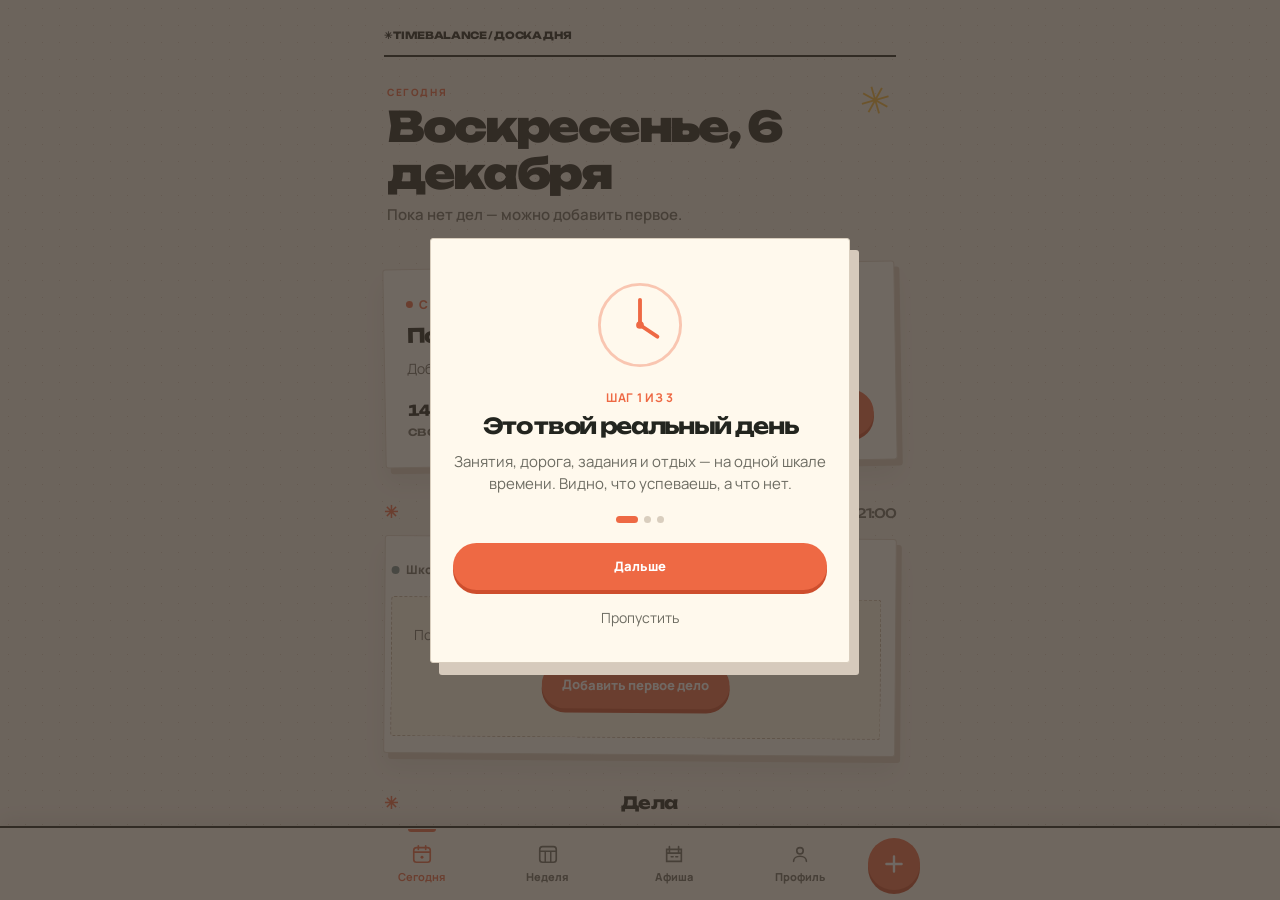
==== commit e56d8ba8: "Добавить городскую афишу и напоминания о мероприятиях MAX Добавлена пинбордная вкладка с выбором гор" ====
--- a/miniapp/src/index.html
+++ b/miniapp/src/index.html
@@ -57,22 +57,21 @@
       <p class="screen-sub">Где нагрузка выше и сколько времени остаётся.</p>
     </header>
     <div class="week-list" id="weekList"></div>
-
-    <div class="card calc">
-      <h3 class="calc-title">Калькулятор: а если добавить?</h3>
-      <p class="hint">Выбери дни и время — покажем, что встанет на это окно и что придётся сдвинуть.</p>
-      <div class="weekday-chips" id="calcChips" role="group" aria-label="Дни калькулятора"></div>
-      <div class="calc-times">
-        <label class="field-label" for="calcFrom">С
-          <input class="input" type="time" id="calcFrom" value="16:00">
-        </label>
-        <label class="field-label" for="calcTo">По
-          <input class="input" type="time" id="calcTo" value="17:30">
-        </label>
-      </div>
-      <button class="btn btn-primary btn-block" type="button" id="calcRun">Что придётся сдвинуть?</button>
-      <div class="calc-result" id="calcResult" hidden></div>
-    </div>
+  </section>
+
+  <!-- ================= АФИША ГОРОДА ================= -->
+  <section id="screen-city" hidden>
+    <header class="screen-head">
+      <p class="screen-kicker">Афиша рядом</p>
+      <h1>Мероприятия города</h1>
+      <p class="screen-sub">Выбери город и найди, куда сходить. Напомним в день события.</p>
+    </header>
+    <div class="card city-picker">
+      <label for="citySelect">Мой город</label>
+      <select class="input" id="citySelect"><option value="">Загружаем города…</option></select>
+      <p class="hint">Афиша предоставлена KudaGo. Даты и детали проверяй у организатора.</p>
+    </div>
+    <div id="cityEvents" class="city-events" aria-live="polite"></div>
   </section>
 
   <!-- ================= ПЛАН Б ================= -->
@@ -119,15 +118,6 @@
             <button class="chip" type="button" data-theme="light" aria-pressed="false">Светлая</button>
             <button class="chip" type="button" data-theme="dark" aria-pressed="false">Тёмная</button>
           </div>
-        </div>
-
-        <div class="field">
-          <span class="field-label" id="layoutLabel">Размер интерфейса</span>
-          <div class="chips" id="layoutChips" role="group" aria-labelledby="layoutLabel">
-            <button class="chip" type="button" data-layout="mobile" aria-pressed="true">Телефон</button>
-            <button class="chip" type="button" data-layout="desktop" aria-pressed="false">ПК</button>
-          </div>
-          <p class="hint">ПК расширяет интерфейс на весь экран монитора.</p>
         </div>
 
         <div class="switch-row">
@@ -179,6 +169,12 @@
         <path d="M3 9h18M9 9v12M15 9v12" stroke="currentColor" stroke-width="1.6"/>
       </svg>
       Неделя
+    </button>
+    <button class="nav-btn" type="button" data-screen="city">
+      <svg viewBox="0 0 24 24" fill="none" aria-hidden="true">
+        <path d="M4 7h16v13H4zM7 4v6M17 4v6M4 11h16M9 15h2M14 15h2" stroke="currentColor" stroke-width="1.8" stroke-linecap="round"/>
+      </svg>
+      Афиша
     </button>
     <button class="nav-btn" type="button" data-screen="profile">
       <svg viewBox="0 0 24 24" fill="none" aria-hidden="true">
--- a/miniapp/src/styles.css
+++ b/miniapp/src/styles.css
@@ -103,18 +103,6 @@
     padding: 14px 18px calc(var(--nav-h) + 104px);
   }
 
-  html[data-layout="desktop"] .app { max-width: 960px; }
-
-  html[data-layout="desktop"] .bottom-nav {
-    left: 50%;
-    right: auto;
-    width: 100%;
-    max-width: 960px;
-    transform: translateX(-50%);
-  }
-
-  html[data-layout="desktop"] .nav-inner { max-width: 100%; }
-
   @media (min-width: 768px) {
     .app { padding-left: 24px; padding-right: 24px; }
   }
@@ -577,84 +565,6 @@
     border-radius: 999px;
     padding: 2px 8px;
   }
-
-  /* ---------- Калькулятор «а если добавить?» ---------- */
-
-  .card.calc {
-    display: grid;
-    gap: 12px;
-    margin-top: 18px;
-    padding: 16px;
-    background: var(--surface);
-    border: 1px solid var(--line);
-    border-radius: 16px;
-    box-shadow: var(--shadow);
-  }
-
-  .calc-title { font-size: 16px; font-weight: 700; }
-
-  .card.calc .hint {
-    margin: 0;
-    font-size: 13px;
-    line-height: 1.45;
-    color: var(--muted);
-  }
-
-  .calc-times {
-    display: flex;
-    gap: 10px;
-  }
-
-  .calc-times label {
-    flex: 1;
-    display: grid;
-    gap: 6px;
-    font-size: 13px;
-    font-weight: 600;
-    color: var(--muted);
-  }
-
-  .calc-result {
-    display: grid;
-    gap: 10px;
-    padding-top: 4px;
-    border-top: 1px solid var(--line);
-  }
-
-  .calc-verdict {
-    margin: 0;
-    font-size: 14px;
-    font-weight: 600;
-  }
-
-  .calc-ok {
-    margin: 0;
-    font-size: 14px;
-    color: var(--primary);
-    font-weight: 600;
-  }
-
-  .calc-day {
-    display: grid;
-    gap: 6px;
-    padding: 12px;
-    background: var(--bg, #F7F9F8);
-    border: 1px solid var(--line);
-    border-radius: 12px;
-  }
-
-  .calc-day-name { margin: 0; font-size: 14px; font-weight: 700; }
-
-  .calc-list {
-    margin: 0;
-    padding-left: 18px;
-    display: grid;
-    gap: 4px;
-    font-size: 13px;
-    color: var(--muted);
-  }
-
-  .calc-note { margin: 0; font-size: 13px; color: var(--muted); }
 
   /* ---------- План Б ---------- */
 
@@ -1763,3 +1673,24 @@
 :root.is-dark .row-item { border-color: #736454; }
 :root.is-dark .chip--tpl { background: #58452c; border-color: #96703b; color: #f5e2bb; }
 :root.is-dark .onboarding-card { background: #3f342a; box-shadow: 9px 12px 0 #171511; }
+
+/* Афиша — листки на той же доске, что расписание. */
+.nav-inner { gap: 3px; }
+.nav-btn { min-width: 0; font-size: 11px; }
+.city-picker { padding: 20px; margin: 8px 0 25px; transform: rotate(-.4deg); }
+.city-picker label, .city-card label { display: block; font-weight: 800; margin-bottom: 8px; }
+.city-events { display: grid; gap: 23px; padding: 4px 3px 24px; }
+.city-card { position: relative; padding: 25px 19px 18px; }
+.city-card:nth-child(odd) { transform: rotate(.45deg); }
+.city-card:nth-child(even) { transform: rotate(-.45deg); }
+.city-card::before { content: ""; position: absolute; width: 71px; height: 22px; top: -11px; left: 50%; transform: translateX(-50%) rotate(3deg); background: #f2bd55b5; clip-path: polygon(4% 0,100% 5%,96% 100%,0 94%); }
+.city-card h2 { font-family: Unbounded, Manrope, sans-serif; font-size: 17px; line-height: 1.35; letter-spacing: -.045em; margin: 11px 0; }
+.city-stamp { color: var(--primary); font-size: 10px; font-weight: 900; letter-spacing: .13em; }
+.city-meta { color: var(--muted); font-size: 13px; margin-bottom: 16px; }
+.city-card .input { width: 100%; }
+.city-actions { display: flex; align-items: center; justify-content: space-between; flex-wrap: wrap; gap: 12px; margin-top: 17px; }
+.city-link { color: var(--primary); font-weight: 800; text-decoration: underline; text-underline-offset: 3px; }
+.city-actions .btn:disabled { opacity: .55; cursor: default; }
+.city-empty { padding: 26px 20px; color: var(--muted); font-weight: 700; }
+.city-note { margin: 0 5px; }
+@media (max-width: 370px) { .nav-btn { font-size: 10px; } .nav-btn svg { width: 20px; height: 20px; } }
